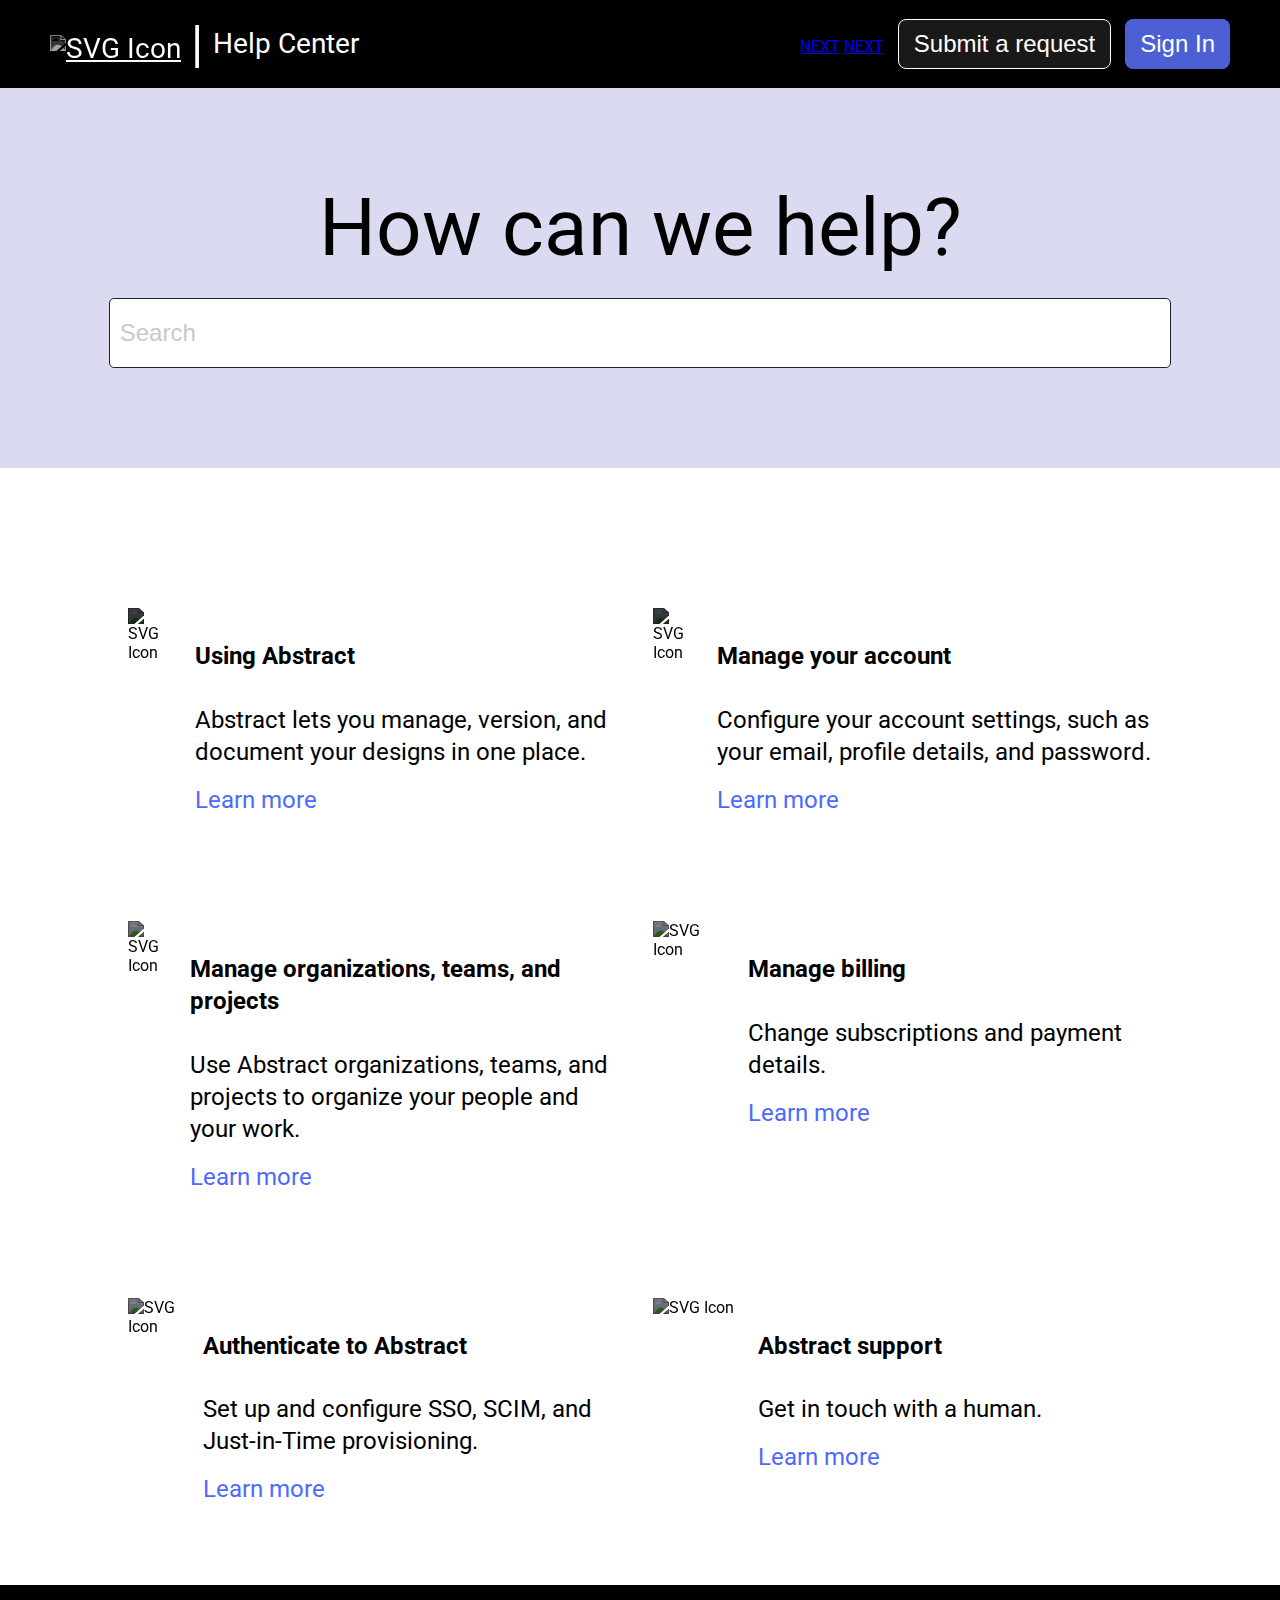
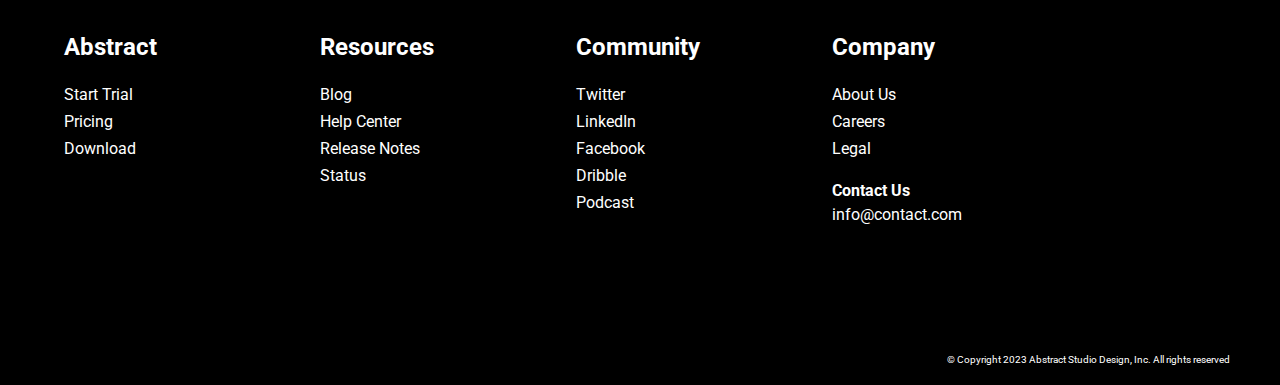
==== ExampleWebsite01/index.html @ 837a148e "reorganizing test" ====
<!DOCTYPE html>
<html lang="en">
  <head>
    <meta charset="UTF-8" />
    <meta name="viewport" content="width=device-width, initial-scale=1.0" />
    <meta http-equiv="X-UA-Compatible" content="ie=edge" />
    <title>My Website</title>
    <link rel="stylesheet" href="./style.css" />

    <!-- Google Fonts -->
    <link
      rel="stylesheet"
      href="https://fonts.googleapis.com/css2?family=Roboto:wght@400;700&display=swap"
    />
    <!-- Your other stylesheets go here -->
    <script src="https://unpkg.com/boxicons@2.1.4/dist/boxicons.js"></script>
  </head>
  <body>
    <header class="header">
      <div class="header_logo_container">
        <a href="https://google.com">
          <img
            src="icons/bxs-user-account.svg"
            alt="SVG Icon"
            width="50"
            height="50"
            class="header_icon"
          />
        </a>

        <p class="logo_separator">|</p>
        <a href="https://google.com" class="header_link">Help Center</a>
      </div>

      <div>
        <a href="dragNdrop_planner/index.html">NEXT</a>
        <a href="menus/menus.html">NEXT</a>
        <button class="header_button submit">Submit a request</button>
        <button class="header_button sign_in">Sign In</button>

        <img
          src="icons/bx-menu.svg"
          alt="SVG Icon"
          width="50"
          height="50"
          class="header_icon collapse_menu"
        />
      </div>
      <div class="collapse_menu_content">
        <div class="collapse_menu_inner">
          <a href="https://google.com" class="collapse_link"
            >Submit a request</a
          >
          <a href="https://google.com" class="collapse_link">Sign In</a>
        </div>
      </div>
    </header>
    <main>
      <section class="main_section">
        <div class="outer_container">
          <div class="hero_text">How can we help?</div>
          <div class="form">
            <form>
              <input
                placeholder="Search"
                type="search"
                id="search"
                name="search"
              />
            </form>
          </div>
        </div>
      </section>
      <section class="categories">
        <div class="category_grid">
          <div class="categories_container">
            <div class="category_icon">
              <img
                src="icons/bx-git-branch.svg"
                alt="SVG Icon"
                width="100"
                height="100"
                class="category_icon"
              />
            </div>
            <div class="category_text_container">
              <h4>Using Abstract</h4>
              Abstract lets you manage, version, and document your designs in
              one place.
              <a href="https://google.com" class="categories_link"
                >Learn more</a
              >
            </div>
          </div>

          <div class="categories_container">
            <div class="category_icon">
              <img
                src="icons/bxs-user-account.svg"
                alt="SVG Icon"
                width="100"
                height="100"
                class="category_icon"
              />
            </div>
            <div class="category_text_container">
              <h4>Manage your account</h4>
              Configure your account settings, such as your email, profile
              details, and password.
              <a href="https://google.com" class="categories_link"
                >Learn more</a
              >
            </div>
          </div>

          <div class="categories_container">
            <div class="category_icon">
              <img
                src="icons/bxl-graphql.svg"
                alt="SVG Icon"
                width="100"
                height="100"
              />
            </div>
            <div class="category_text_container">
              <h4>Manage organizations, teams, and projects</h4>
              Use Abstract organizations, teams, and projects to organize your
              people and your work.
              <a href="https://google.com" class="categories_link"
                >Learn more</a
              >
            </div>
          </div>

          <div class="categories_container">
            <div class="category_icon">
              <img
                src="icons/bxs-bank.svg"
                alt="SVG Icon"
                width="100"
                height="100"
              />
            </div>
            <div class="category_text_container">
              <h4>Manage billing</h4>
              Change subscriptions and payment details.
              <a href="https://google.com" class="categories_link"
                >Learn more</a
              >
            </div>
          </div>

          <div class="categories_container">
            <div class="category_icon">
              <img
                src="icons/bx-key.svg"
                alt="SVG Icon"
                width="100"
                height="100"
              />
            </div>
            <div class="category_text_container">
              <h4>Authenticate to Abstract</h4>
              Set up and configure SSO, SCIM, and Just-in-Time provisioning.
              <a href="https://google.com" class="categories_link"
                >Learn more</a
              >
            </div>
          </div>
          <div class="categories_container">
            <div class="category_icon">
              <img
                src="icons/bx-message-dots.svg"
                alt="SVG Icon"
                width="100"
                height="100"
              />
            </div>
            <div class="category_text_container">
              <h4>Abstract support</h4>
              Get in touch with a human.
              <a href="https://google.com" class="categories_link"
                >Learn more</a
              >
            </div>
          </div>
        </div>
      </section>
    </main>
    <footer>
      <div class="inner_footer">
        <div class="footer_section">
          <h4 class="footer_section_header">Abstract</h4>
          <div class="link_wrapper">
            <a href="https://google.com" class="footer_link">Start Trial</a>
          </div>

          <div class="link_wrapper">
            <a href="https://google.com" class="footer_link">Pricing</a>
          </div>
          <div class="link_wrapper">
            <a href="https://google.com" class="footer_link">Download</a>
          </div>
        </div>

        <div class="footer_section">
          <h4 class="footer_section_header">Resources</h4>
          <div class="link_wrapper">
            <a href="https://google.com" class="footer_link">Blog</a>
          </div>
          <div class="link_wrapper">
            <a href="https://google.com" class="footer_link">Help Center</a>
          </div>
          <div class="link_wrapper">
            <a href="https://google.com" class="footer_link">Release Notes</a>
          </div>
          <div class="link_wrapper">
            <a href="https://google.com" class="footer_link">Status</a>
          </div>
        </div>
        <div class="footer_section">
          <h4 class="footer_section_header">Community</h4>
          <div class="link_wrapper">
            <a href="https://google.com" class="footer_link">Twitter</a>
          </div>
          <div class="link_wrapper">
            <a href="https://google.com" class="footer_link">LinkedIn</a>
          </div>
          <div class="link_wrapper">
            <a href="https://google.com" class="footer_link">Facebook</a>
          </div>
          <div class="link_wrapper">
            <a href="https://google.com" class="footer_link">Dribble</a>
          </div>
          <div class="link_wrapper">
            <a href="https://google.com" class="footer_link">Podcast</a>
          </div>
        </div>
        <div class="footer_section">
          <h4 class="footer_section_header">Company</h4>
          <div class="link_wrapper">
            <a href="https://google.com" class="footer_link">About Us</a>
          </div>
          <div class="link_wrapper">
            <a href="https://google.com" class="footer_link">Careers</a>
          </div>
          <div class="link_wrapper">
            <a href="https://google.com" class="footer_link">Legal</a>
          </div>
          <div class="link_wrapper">
            <h4 class="footer_contact_header">Contact Us</h4>
          </div>
          <p class="contact_email">info@contact.com</p>
        </div>
      </div>
      <div class="footer_copyright">
        © Copyright 2023 Abstract Studio Design, Inc. All rights reserved
      </div>
    </footer>
    <script src="scr.js"></script>
  </body>
</html>
---- ExampleWebsite01/style.css ----
body {
  margin: 0px;
}

.header {
  background-color: #000000;
  display: flex;
  justify-content: space-between;
  align-items: center;
  height: 88px;
  padding-right: 50px;
  padding-left: 50px;
  position: relative;
}

.header_logo_container {
  display: flex;
  align-items: center;
  font-size: 28px;
  line-height: 28px;
  color: white;
}

.header_icon {
  filter: invert(100%) sepia(100%) saturate(1%) hue-rotate(30deg)
    brightness(109%) contrast(101%);

  cursor: pointer;
  padding-top: 10px;
  transition: filter 0.3s ease;
}

.header_icon:click,
.header_icon:active {
  filter: invert(100%) sepia(100%) saturate(1%) hue-rotate(30deg)
    brightness(50%) contrast(101%);
}

.header_icon_active {
  filter: invert(100%) sepia(100%) saturate(1%) hue-rotate(30deg)
    brightness(50%) contrast(101%);
}

.logo_separator {
  font-size: 50px;
  padding-right: 10px;
  padding-left: 10px;
}

.header_link {
  text-decoration: none;
  color: white;
  text-decoration: none;
}

.header_link:hover {
  text-decoration: underline;
}

.header_button {
  font-size: 24px;
  margin-left: 10px;
  height: 50px;
  border-radius: 8px;
  padding-left: 15px;
  padding-right: 15px;
  color: white;
  transition: color 0.3s ease;
  transition: background-color 0.3s ease;
}
.collapse_menu {
  display: none;
}

.collapse_menu_content {
  background-color: rgb(11, 11, 11);
  position: absolute;
  height: 200px;
  width: 100%;
  bottom: -200px;
  right: 0px;
  display: none;

  align-items: center;
  justify-content: center;
}

.collapse_menu_inner {
  display: flex;
  flex-direction: column;
  justify-content: space-between;
  align-items: center;
  height: 35%;
}

.collapse_link {
  font-size: 24px;
  text-decoration: none;
  color: rgb(172, 172, 172);
}

.collapse_link:hover {
  text-decoration: underline;
}

@media (min-width: 800px) {
  .collapse_menu_content {
    display: none;
  }
}

@media (max-width: 750px) {
  .header_button {
    font-size: 50px;
    line-height: 50px; /* 1 column on smaller screens */
    display: none;
  }
  .collapse_menu {
    display: inline;
  }
}

.header_button:hover {
  cursor: pointer;
}

.sign_in {
  background-color: #4c5fd5;
  border: none;
}

.sign_in:hover {
  background-color: white;
  color: black;
}

.submit {
  background-color: rgb(25, 25, 25);
  border: 1px solid rgb(255, 255, 255);
}

.submit:hover {
  background-color: rgb(227, 226, 226);
  color: black;
}

.main_section {
  background-color: #dadbf1;
  display: flex;
  flex-direction: column;
  justify-content: center;
  padding-right: 15px;
  padding-left: 15px;
  padding-top: 40px;
  padding-bottom: 40px;
  height: 300px;
}

.outer_container {
  text-align: center;
  display: flex;
  flex-direction: column;
  height: 180px;
  justify-content: space-between;
}

.hero_text {
  font-size: 80px;
  line-height: 80px;
}

@media (max-width: 750px) {
  .hero_text {
    font-size: 50px;
    line-height: 50px; /* 1 column on smaller screens */
  }
  .outer_container {
    height: 140px;
  }
}

input {
  width: 85%; /* Adjust the width as needed */
  height: 70px;
  padding: 10px; /* Optional: Add padding for better appearance */
  box-sizing: border-box; /* Optional: Include padding and border in the total width */
  border-radius: 5px;
  border: 1px solid rgb(35, 35, 35);
  font-size: 24px;
}

@media (max-width: 430px) {
  .hero_text {
    font-size: 30px;
    line-height: 30px; /* 1 column on smaller screens */
  }
  .outer_container {
    height: 110px;
  }
  .input {
    height: 50px;
  }
}

input:focus {
  outline: 1px solid rgb(81, 0, 255);
}

input::placeholder {
  color: #c9c9c9; /* Change this color to the desired placeholder color */
}

body {
  font-family: "Roboto", sans-serif;
}

.button {
  font-family: "Roboto";
}

.categories {
  display: flex;
  justify-content: center;
  padding-top: 140px;
  padding-left: 10%;
  padding-right: 10%;
}

.category_grid {
  display: grid;
  grid-template-columns: repeat(2, 1fr); /* 2 columns */
  gap: 25px; /* Adjust the gap between grid items */
  width: 1500px;
}

@media (max-width: 600px) {
  .category_grid {
    grid-template-columns: 1fr; /* 1 column on smaller screens */
  }
}

.categories_container {
  display: flex;
  padding-bottom: 80px;
}

.category_text_container {
  display: flex;
  flex-direction: column;
  padding-left: 24px;
  font-size: 24px;
  line-height: 32px;
}
.categories_link {
  padding-top: 16px;
  text-decoration: none;
  color: rgb(77, 106, 254);
}

.category_icon {
  filter: brightness(50%);
  fill: red;
}

footer {
  background-color: black;
  position: relative;
  color: white;
  height: 400px;
}

.inner_footer {
  display: grid;
  grid-template-columns: repeat(4, 1fr);

  padding-left: 5%;
  padding-right: 5%;

  width: 80%;
}

@media (max-width: 600px) {
  .inner_footer {
    grid-template-columns: repeat(2, 1fr); /* 1 column on smaller screens */
  }

  footer {
    height: 500px;
  }
}

.footer_section {
  display: flex;
  flex-direction: column;
  padding-bottom: 8px;
}

.footer_section_header {
  font-size: 24px;
  margin-bottom: 16px;
  margin-top: 48px;
}

.footer_copyright {
  position: absolute;
  font-size: 10px;
  right: 50px;
  bottom: 20px;
}

.footer_link {
  padding-top: 4px;
  text-decoration: none;
  color: white;
  display: inline;
}

.footer_link:hover {
  text-decoration: underline;
}

.footer_contact_header {
  margin-top: 15px;
  margin-bottom: 5px;
}

.link_wrapper {
  padding-top: 8px;
}

.contact_email {
  margin: 0;
}

@media (max-width: 600px) {
  .inner_footer {
    grid-template-columns: repeat(2, 1fr); /* 1 column on smaller screens */
  }

  footer {
    height: 500px;
  }
}
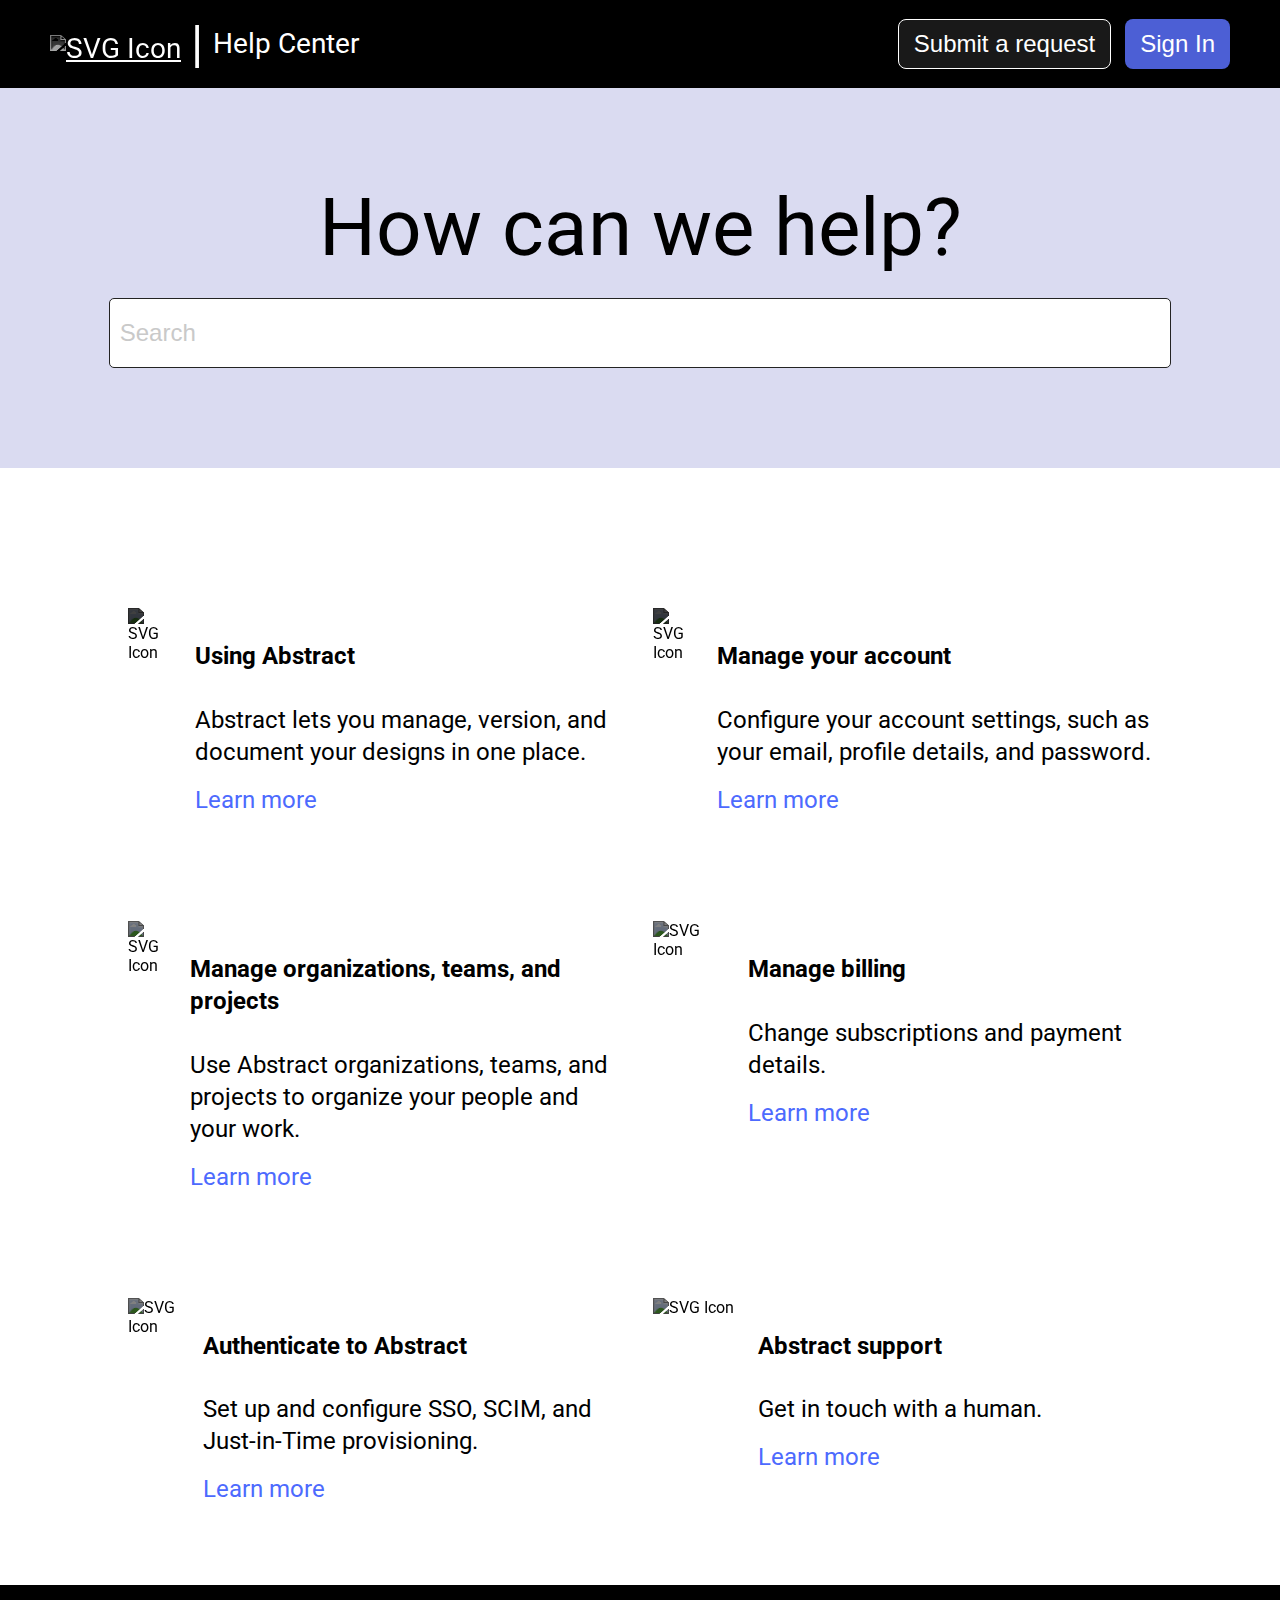
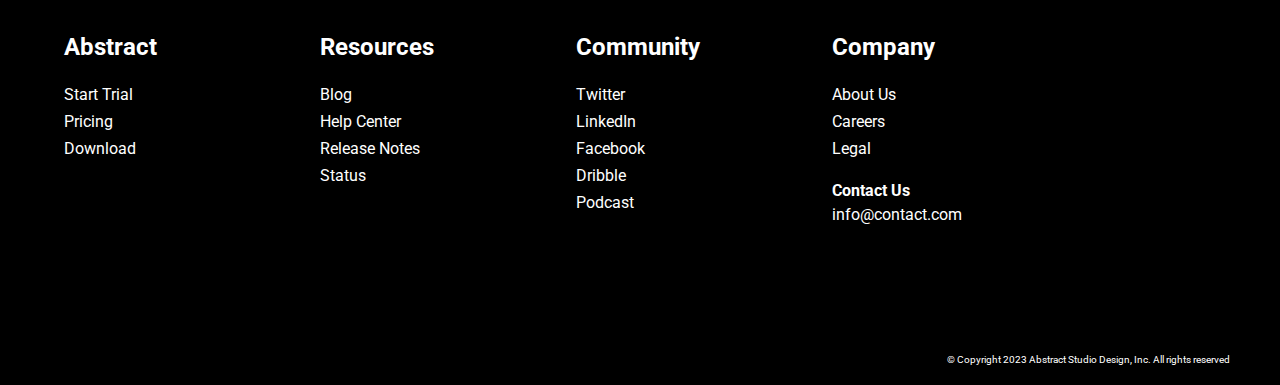
==== commit a04933c3: "refactor" ====
--- a/ExampleWebsite01/index.html
+++ b/ExampleWebsite01/index.html
@@ -33,8 +33,6 @@
       </div>
 
       <div>
-        <a href="dragNdrop_planner/index.html">NEXT</a>
-        <a href="menus/menus.html">NEXT</a>
         <button class="header_button submit">Submit a request</button>
         <button class="header_button sign_in">Sign In</button>
 
